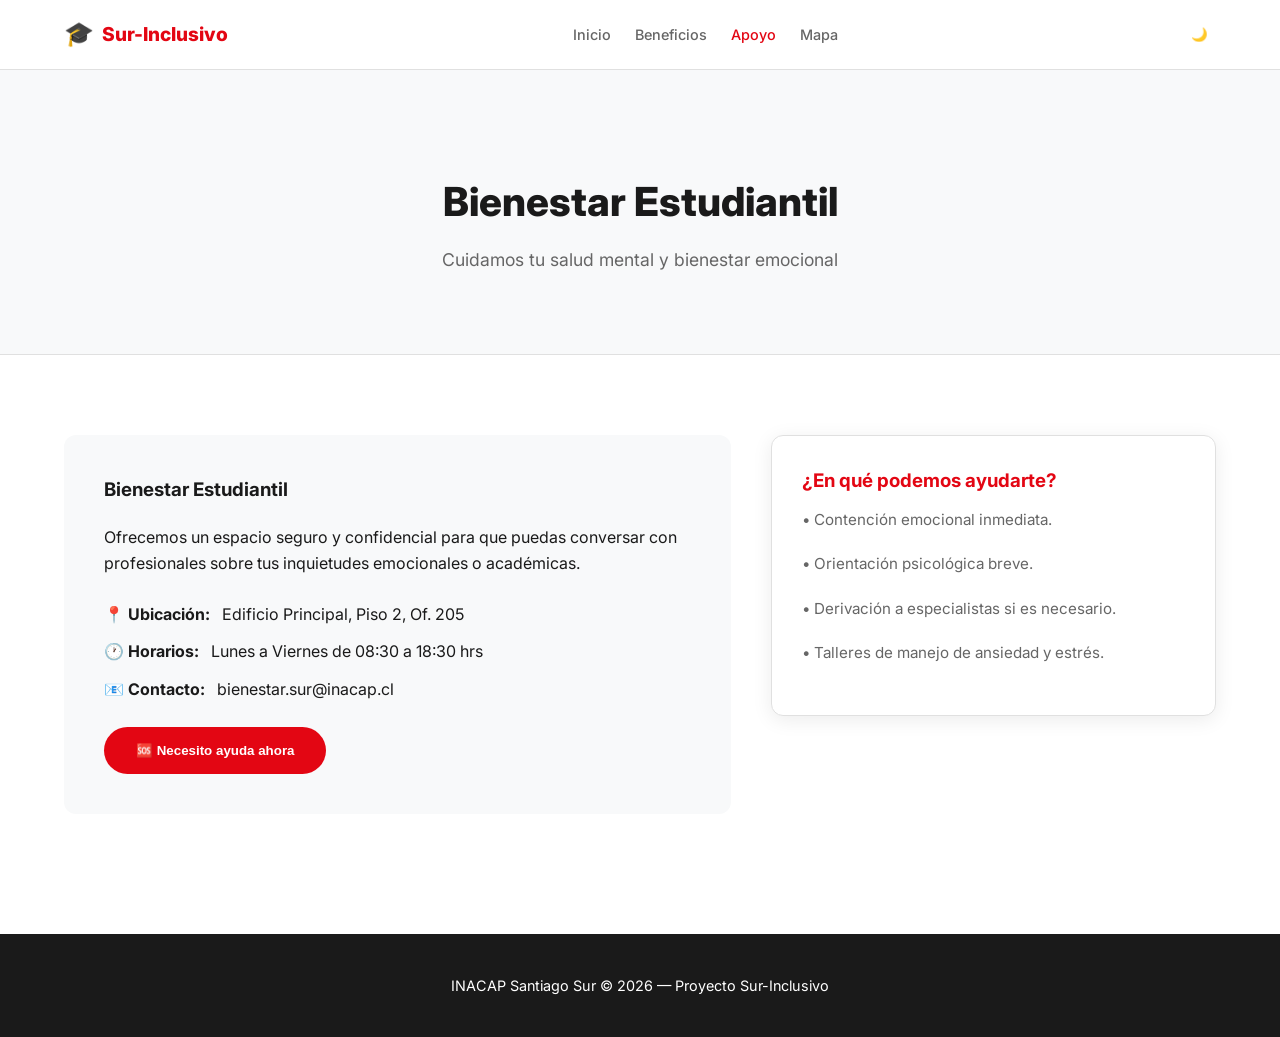
==== apoyo.html @ 98c72262 "Primer commit" ====
<!DOCTYPE html>
<html lang="es">

<head>
  <meta charset="UTF-8">
  <meta name="viewport" content="width=device-width, initial-scale=1.0">
  <title>Apoyo | Sur-Inclusivo</title>
  <link rel="stylesheet" href="styles.css">
  <link rel="preconnect" href="https://fonts.googleapis.com">
  <link rel="preconnect" href="https://fonts.gstatic.com" crossorigin>
  <link href="https://fonts.googleapis.com/css2?family=Inter:wght@400;600;800&display=swap" rel="stylesheet">
</head>

<body>
  <nav class="navbar">
    <div class="container navbar-inner">
      <a href="index.html" class="navbar-brand">
        <span style="font-size: 1.5rem;">🎓</span> Sur-Inclusivo
      </a>
      <ul class="nav-links">
        <li><a href="index.html" class="nav-link">Inicio</a></li>
        <li><a href="beneficios.html" class="nav-link">Beneficios</a></li>
        <li><a href="apoyo.html" class="nav-link">Apoyo</a></li>
        <li><a href="mapa.html" class="nav-link">Mapa</a></li>
      </ul>
      <div class="nav-actions">
        <button id="theme-btn" class="btn-theme">🌙</button>
        <button id="menu-btn" class="menu-btn">☰</button>
      </div>
    </div>
  </nav>

  <header class="page-header fade-in">
    <div class="container">
      <h1 class="page-title">Bienestar Estudiantil</h1>
      <p class="page-subtitle">Cuidamos tu salud mental y bienestar emocional</p>
    </div>
  </header>

  <main class="container">
    <div class="support-layout fade-in">
      <div class="info-box">
        <h3>Bienestar Estudiantil</h3>
        <p>Ofrecemos un espacio seguro y confidencial para que puedas conversar con profesionales sobre tus inquietudes
          emocionales o académicas.</p>
        <br>
        <ul>
          <li><strong>📍 Ubicación:</strong> Edificio Principal, Piso 2, Of. 205</li>
          <li><strong>🕐 Horarios:</strong> Lunes a Viernes de 08:30 a 18:30 hrs</li>
          <li><strong>📧 Contacto:</strong> bienestar.sur@inacap.cl</li>
        </ul>
        <button id="btn-ayuda" class="btn-emergency">🆘 Necesito ayuda ahora</button>
      </div>
      <div class="card" style="height: fit-content;">
        <h3>¿En qué podemos ayudarte?</h3>
        <p>• Contención emocional inmediata.</p>
        <p>• Orientación psicológica breve.</p>
        <p>• Derivación a especialistas si es necesario.</p>
        <p>• Talleres de manejo de ansiedad y estrés.</p>
      </div>
    </div>
  </main>

  <!-- Modal -->
  <div id="modal-ayuda" class="modal">
    <div class="modal-content">
      <span class="modal-close">&times;</span>
      <h2 style="color: var(--primary); margin-bottom: 20px;">Contacto de Emergencia</h2>
      <p>Si necesitas ayuda urgente, contacta a:</p>
      <div
        style="background: var(--bg-secondary); padding: 20px; border-radius: 12px; margin: 20px 0; text-align: left;">
        <p><strong>📞 Teléfono:</strong> +56 2 2345 6800</p>
        <p><strong>🏢 Ubicación:</strong> Bienestar Estudiantil (Piso 2)</p>
        <p><strong>🛡️ Seguridad:</strong> Interno 444 (24 hrs)</p>
      </div>
      <p style="font-size: 0.9rem; color: var(--text-secondary);">No estás solo/a. Estamos aquí para acompañarte.</p>
    </div>
  </div>

  <footer class="footer">
    <div class="container">
      <p>INACAP Santiago Sur &copy; 2026 — Proyecto Sur-Inclusivo</p>
    </div>
  </footer>

  <script src="script.js"></script>
</body>

</html>
---- styles.css ----
:root {
  /* INACAP Brand Colors */
  --primary: #e30613;
  --primary-dark: #b3050f;
  --secondary: #1a1a1a;
  --secondary-light: #333333;
  --accent: #f4f4f4;
  --white: #ffffff;
  --success: #27ae60;
  --error: #e74c3c;
  
  /* Modern UI Tokens */
  --bg-primary: #ffffff;
  --bg-secondary: #f8f9fa;
  --text-primary: #1a1a1a;
  --text-secondary: #666666;
  --border-color: #e0e0e0;
  --shadow: 0 4px 20px rgba(0, 0, 0, 0.08);
  --shadow-hover: 0 10px 30px rgba(0, 0, 0, 0.12);
  --radius: 12px;
  --transition: all 0.3s cubic-bezier(0.4, 0, 0.2, 1);

  /* Map Colors */
  --map-bg: #f0f0f0;
  --map-building: #2c3e50;
  --map-text: #ffffff;
}

[data-theme="dark"] {
  --bg-primary: #121212;
  --bg-secondary: #1e1e1e;
  --text-primary: #f0f0f0;
  --text-secondary: #bbbbbb;
  --border-color: #333333;
  --shadow: 0 4px 20px rgba(0, 0, 0, 0.4);
  --shadow-hover: 0 10px 30px rgba(0, 0, 0, 0.5);
}

* {
  margin: 0;
  padding: 0;
  box-sizing: border-box;
}

body {
  font-family: 'Inter', system-ui, -apple-system, sans-serif;
  background-color: var(--bg-primary);
  color: var(--text-primary);
  line-height: 1.6;
  transition: background-color 0.3s, color 0.3s;
  min-height: 100vh;
  display: flex;
  flex-direction: column;
}

.container {
  max-width: 1200px;
  margin: 0 auto;
  padding: 0 24px;
}

/* Navbar */
.navbar {
  background: var(--bg-primary);
  border-bottom: 1px solid var(--border-color);
  height: 70px;
  position: sticky;
  top: 0;
  z-index: 1000;
  display: flex;
  align-items: center;
}

.navbar-inner {
  display: flex;
  justify-content: space-between;
  align-items: center;
  width: 100%;
}

.navbar-brand {
  font-weight: 800;
  font-size: 1.2rem;
  color: var(--primary);
  text-decoration: none;
  display: flex;
  align-items: center;
  gap: 8px;
}

.nav-links {
  display: flex;
  gap: 24px;
  list-style: none;
}

.nav-link {
  text-decoration: none;
  color: var(--text-secondary);
  font-weight: 500;
  font-size: 0.9rem;
  transition: var(--transition);
}

.nav-link:hover, .nav-link.active {
  color: var(--primary);
}

.nav-actions {
  display: flex;
  align-items: center;
  gap: 12px;
}

.btn-theme {
  background: none;
  border: none;
  cursor: pointer;
  padding: 8px;
  border-radius: 50%;
  color: var(--text-primary);
  display: flex;
  align-items: center;
  justify-content: center;
}

/* Page Header / Hero Landing */
.page-header, .hero-landing {
  padding: 100px 0 80px; /* Slightly more top padding */
  background: var(--bg-secondary);
  text-align: center;
  border-bottom: 1px solid var(--border-color);
  margin-bottom: 60px; /* Increased margin */
}

main.container {
  padding-top: 20px;
  padding-bottom: 60px;
}

.hero-landing-content {
  max-width: 800px;
  margin: 0 auto;
}

.hero-text {
  font-size: 1.2rem;
  color: var(--text-secondary);
  margin: 20px 0 40px;
  line-height: 1.8;
}

.hero-buttons {
  display: flex;
  justify-content: center;
  gap: 16px;
}

.btn-text {
  display: inline-block;
  margin-top: 15px;
  color: var(--primary);
  font-weight: 700;
  font-size: 0.9rem;
}

.page-title {
  font-size: 2.5rem;
  font-weight: 800;
  color: var(--secondary);
  margin-bottom: 12px;
}

[data-theme="dark"] .page-title { color: var(--white); }

.page-subtitle {
  color: var(--text-secondary);
  font-size: 1.1rem;
}

/* Dashboard Cards (index.html) */
.dashboard {
  display: grid;
  grid-template-columns: repeat(auto-fit, minmax(300px, 1fr));
  gap: 24px;
  padding: 40px 0;
}

.dash-card {
  background: var(--bg-primary);
  padding: 40px;
  border-radius: var(--radius);
  border: 1px solid var(--border-color);
  text-decoration: none;
  transition: var(--transition);
  text-align: center;
  box-shadow: var(--shadow);
}

.dash-card:hover {
  transform: translateY(-8px);
  box-shadow: var(--shadow-hover);
  border-color: var(--primary);
}

.dash-card-icon {
  font-size: 3rem;
  margin-bottom: 20px;
  display: block;
}

.dash-card h3 {
  font-size: 1.5rem;
  color: var(--text-primary);
  margin-bottom: 12px;
}

.dash-card p {
  color: var(--text-secondary);
}

/* Grid Layout (beneficios.html) */
.grid {
  display: grid;
  grid-template-columns: repeat(auto-fit, minmax(280px, 1fr));
  gap: 24px;
  margin-bottom: 60px;
}

.card {
  background: var(--bg-primary);
  padding: 30px;
  border-radius: var(--radius);
  border: 1px solid var(--border-color);
  box-shadow: var(--shadow);
  transition: var(--transition);
}

.card:hover {
  transform: translateY(-5px);
  box-shadow: var(--shadow-hover);
}

.card h3 {
  margin-bottom: 12px;
  color: var(--primary);
}

.card p {
  color: var(--text-secondary);
  font-size: 0.95rem;
  margin-bottom: 20px;
}

.card-footer {
  font-size: 0.85rem;
  font-weight: 600;
  color: var(--text-primary);
  padding-top: 15px;
  border-top: 1px solid var(--border-color);
}

/* Support Page (apoyo.html) */
.support-layout {
  display: grid;
  grid-template-columns: 1.5fr 1fr;
  gap: 40px;
  margin-bottom: 60px;
}

.info-box {
  background: var(--bg-secondary);
  padding: 40px;
  border-radius: var(--radius);
}

.info-box h3 {
  margin-bottom: 20px;
}

.info-box ul {
  list-style: none;
  margin-bottom: 24px;
}

.info-box ul li {
  margin-bottom: 12px;
  display: flex;
  align-items: center;
  gap: 12px;
}

.btn-emergency {
  display: inline-block;
  background: var(--primary);
  color: white;
  padding: 16px 32px;
  border-radius: 100px;
  text-decoration: none;
  font-weight: 700;
  border: none;
  cursor: pointer;
  transition: var(--transition);
}

.btn-emergency:hover {
  background: var(--primary-dark);
  transform: scale(1.05);
}

/* Map Page (mapa.html) */
.map-container {
  background: var(--bg-secondary);
  border-radius: var(--radius);
  padding: 20px;
  margin-bottom: 60px;
  position: relative;
}

.map-visual {
  width: 100%;
  aspect-ratio: 16/9;
  background: var(--map-bg);
  border-radius: 8px;
  position: relative;
  overflow: hidden;
  border: 2px solid var(--border-color);
}

.map-point {
  position: absolute;
  width: 20px;
  height: 20px;
  background: var(--primary);
  border: 3px solid white;
  border-radius: 50%;
  cursor: pointer;
  transition: var(--transition);
}

.map-point:hover {
  transform: scale(1.5);
  box-shadow: 0 0 15px var(--primary);
}

.map-point::after {
  content: attr(data-label);
  position: absolute;
  bottom: 100%;
  left: 50%;
  transform: translateX(-50%);
  background: var(--secondary);
  color: white;
  padding: 4px 10px;
  border-radius: 4px;
  font-size: 0.75rem;
  white-space: nowrap;
  opacity: 0;
  visibility: hidden;
  transition: var(--transition);
}

.map-point:hover::after {
  opacity: 1;
  visibility: visible;
  bottom: 130%;
}

/* Footer */
.footer {
  margin-top: auto;
  padding: 40px 0;
  background: var(--secondary);
  color: white;
  text-align: center;
  font-size: 0.9rem;
}

/* Modal */
.modal {
  position: fixed;
  top: 0;
  left: 0;
  width: 100%;
  height: 100%;
  background: rgba(0,0,0,0.7);
  display: none;
  justify-content: center;
  align-items: center;
  z-index: 2000;
  backdrop-filter: blur(5px);
}

.modal-content {
  background: var(--bg-primary);
  padding: 40px;
  border-radius: var(--radius);
  max-width: 500px;
  width: 90%;
  text-align: center;
  position: relative;
}

.modal-close {
  position: absolute;
  top: 15px;
  right: 15px;
  cursor: pointer;
  font-size: 1.5rem;
  color: var(--text-secondary);
}

/* Toasts */
.toast-container {
  position: fixed;
  bottom: 24px;
  right: 24px;
  z-index: 3000;
}

.toast {
  background: var(--secondary);
  color: white;
  padding: 12px 24px;
  border-radius: 8px;
  margin-top: 8px;
  box-shadow: var(--shadow);
  animation: slideIn 0.3s ease-out;
}

@keyframes slideIn {
  from { transform: translateX(100%); opacity: 0; }
  to { transform: translateX(0); opacity: 1; }
}

/* Navbar Mobile */
.menu-btn {
  display: none;
  background: none;
  border: none;
  font-size: 1.5rem;
  cursor: pointer;
  color: var(--text-primary);
  padding: 5px;
}

@media (max-width: 768px) {
  .menu-btn {
    display: block;
    order: 3;
  }

  .nav-links {
    position: fixed;
    top: 70px;
    left: -100%;
    width: 100%;
    height: calc(100vh - 70px);
    background: var(--bg-primary);
    flex-direction: column;
    align-items: center;
    padding-top: 40px;
    transition: var(--transition);
    border-top: 1px solid var(--border-color);
    z-index: 999;
  }

  .nav-links.active {
    left: 0;
  }

  .nav-link {
    font-size: 1.2rem;
    padding: 15px;
  }

  .nav-actions {
    order: 2;
  }
  
  .navbar-inner {
    gap: 10px;
  }
}

/* Animations */
.fade-in {
  animation: fadeIn 0.6s ease-out forwards;
}

@keyframes fadeIn {
  from { opacity: 0; transform: translateY(10px); }
  to { opacity: 1; transform: translateY(0); }
}
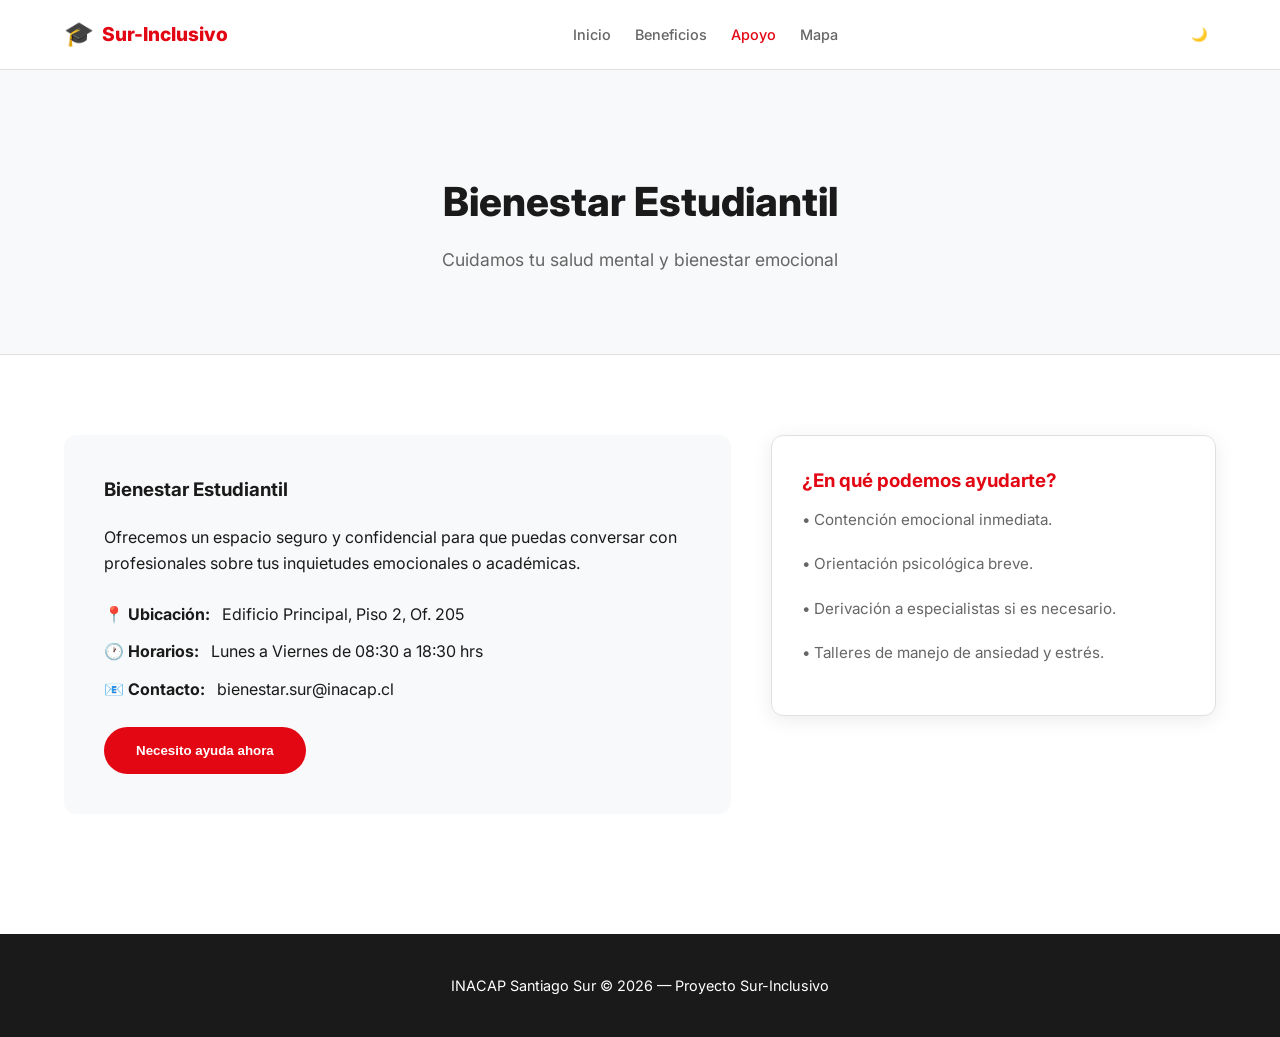
==== commit c1b8b11d: "modificacion" ====
--- a/apoyo.html
+++ b/apoyo.html
@@ -49,7 +49,7 @@
           <li><strong>🕐 Horarios:</strong> Lunes a Viernes de 08:30 a 18:30 hrs</li>
           <li><strong>📧 Contacto:</strong> bienestar.sur@inacap.cl</li>
         </ul>
-        <button id="btn-ayuda" class="btn-emergency">🆘 Necesito ayuda ahora</button>
+        <button id="btn-ayuda" class="btn-emergency">Necesito ayuda ahora</button>
       </div>
       <div class="card" style="height: fit-content;">
         <h3>¿En qué podemos ayudarte?</h3>
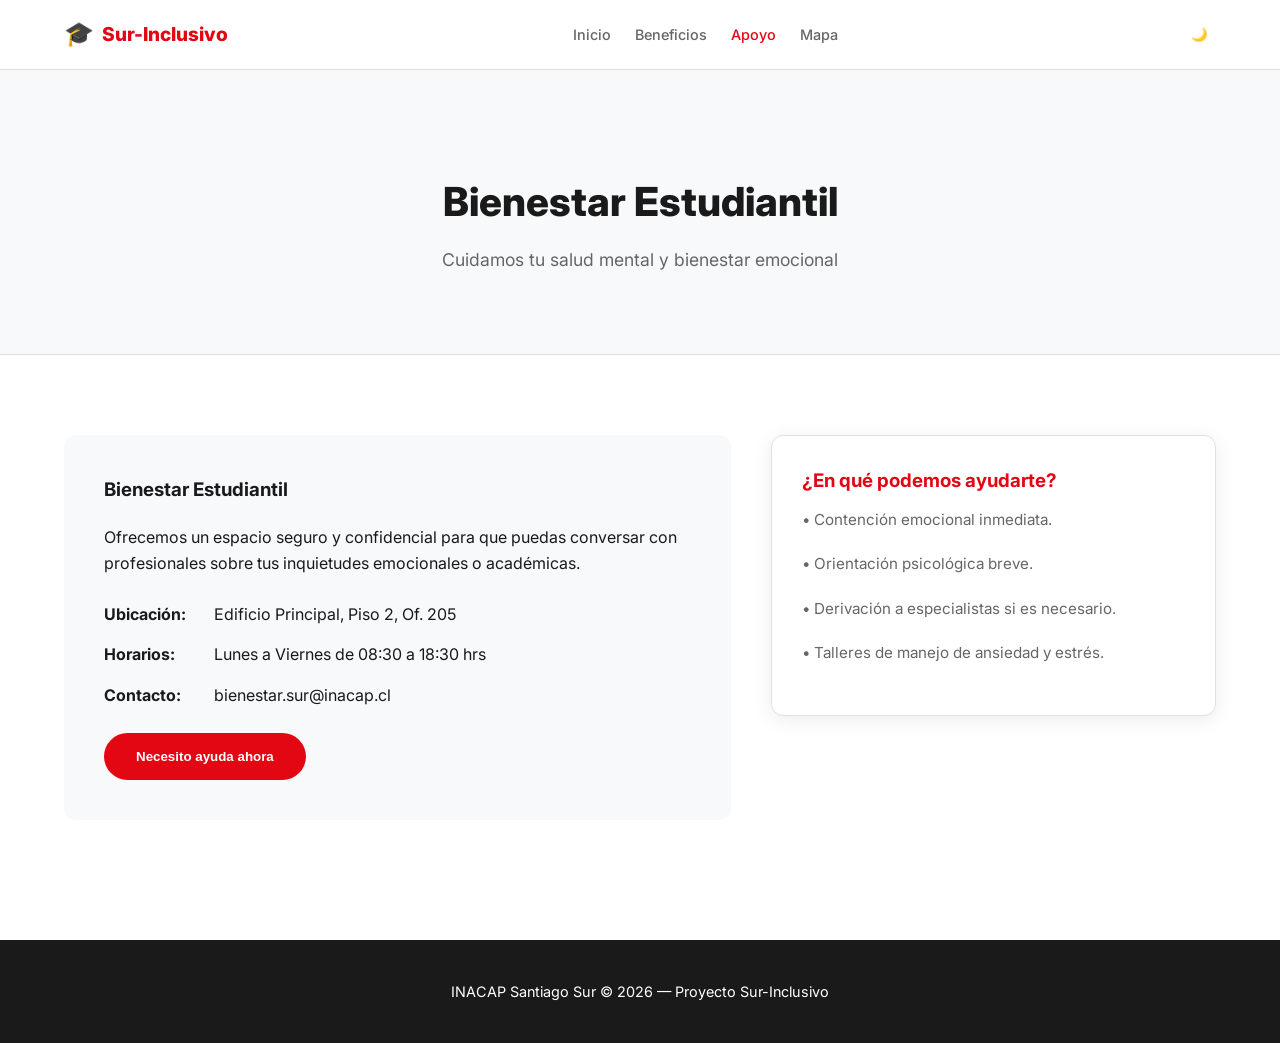
==== commit e7ca899f: "modfificar" ====
--- a/apoyo.html
+++ b/apoyo.html
@@ -45,9 +45,9 @@
           emocionales o académicas.</p>
         <br>
         <ul>
-          <li><strong>📍 Ubicación:</strong> Edificio Principal, Piso 2, Of. 205</li>
-          <li><strong>🕐 Horarios:</strong> Lunes a Viernes de 08:30 a 18:30 hrs</li>
-          <li><strong>📧 Contacto:</strong> bienestar.sur@inacap.cl</li>
+          <li><strong>Ubicación:</strong> Edificio Principal, Piso 2, Of. 205</li>
+          <li><strong>Horarios:</strong> Lunes a Viernes de 08:30 a 18:30 hrs</li>
+          <li><strong>Contacto:</strong> bienestar.sur@inacap.cl</li>
         </ul>
         <button id="btn-ayuda" class="btn-emergency">Necesito ayuda ahora</button>
       </div>
@@ -71,7 +71,7 @@
         style="background: var(--bg-secondary); padding: 20px; border-radius: 12px; margin: 20px 0; text-align: left;">
         <p><strong>📞 Teléfono:</strong> +56 2 2345 6800</p>
         <p><strong>🏢 Ubicación:</strong> Bienestar Estudiantil (Piso 2)</p>
-        <p><strong>🛡️ Seguridad:</strong> Interno 444 (24 hrs)</p>
+        <!-- <p><strong>🛡️ Seguridad:</strong> Interno 444 (24 hrs)</p> -->
       </div>
       <p style="font-size: 0.9rem; color: var(--text-secondary);">No estás solo/a. Estamos aquí para acompañarte.</p>
     </div>
--- a/styles.css
+++ b/styles.css
@@ -284,10 +284,11 @@
 }
 
 .info-box ul li {
-  margin-bottom: 12px;
-  display: flex;
-  align-items: center;
-  gap: 12px;
+  margin-bottom: 15px;
+  display: grid;
+  grid-template-columns: 100px 1fr;
+  gap: 10px;
+  align-items: flex-start;
 }
 
 .btn-emergency {
@@ -481,6 +482,18 @@
   .navbar-inner {
     gap: 10px;
   }
+
+  .support-layout {
+    grid-template-columns: 1fr;
+    gap: 30px;
+    justify-items: center;
+  }
+
+  .info-box, .support-layout .card {
+    width: 100%;
+    max-width: 600px;
+    padding: 25px;
+  }
 }
 
 /* Animations */
